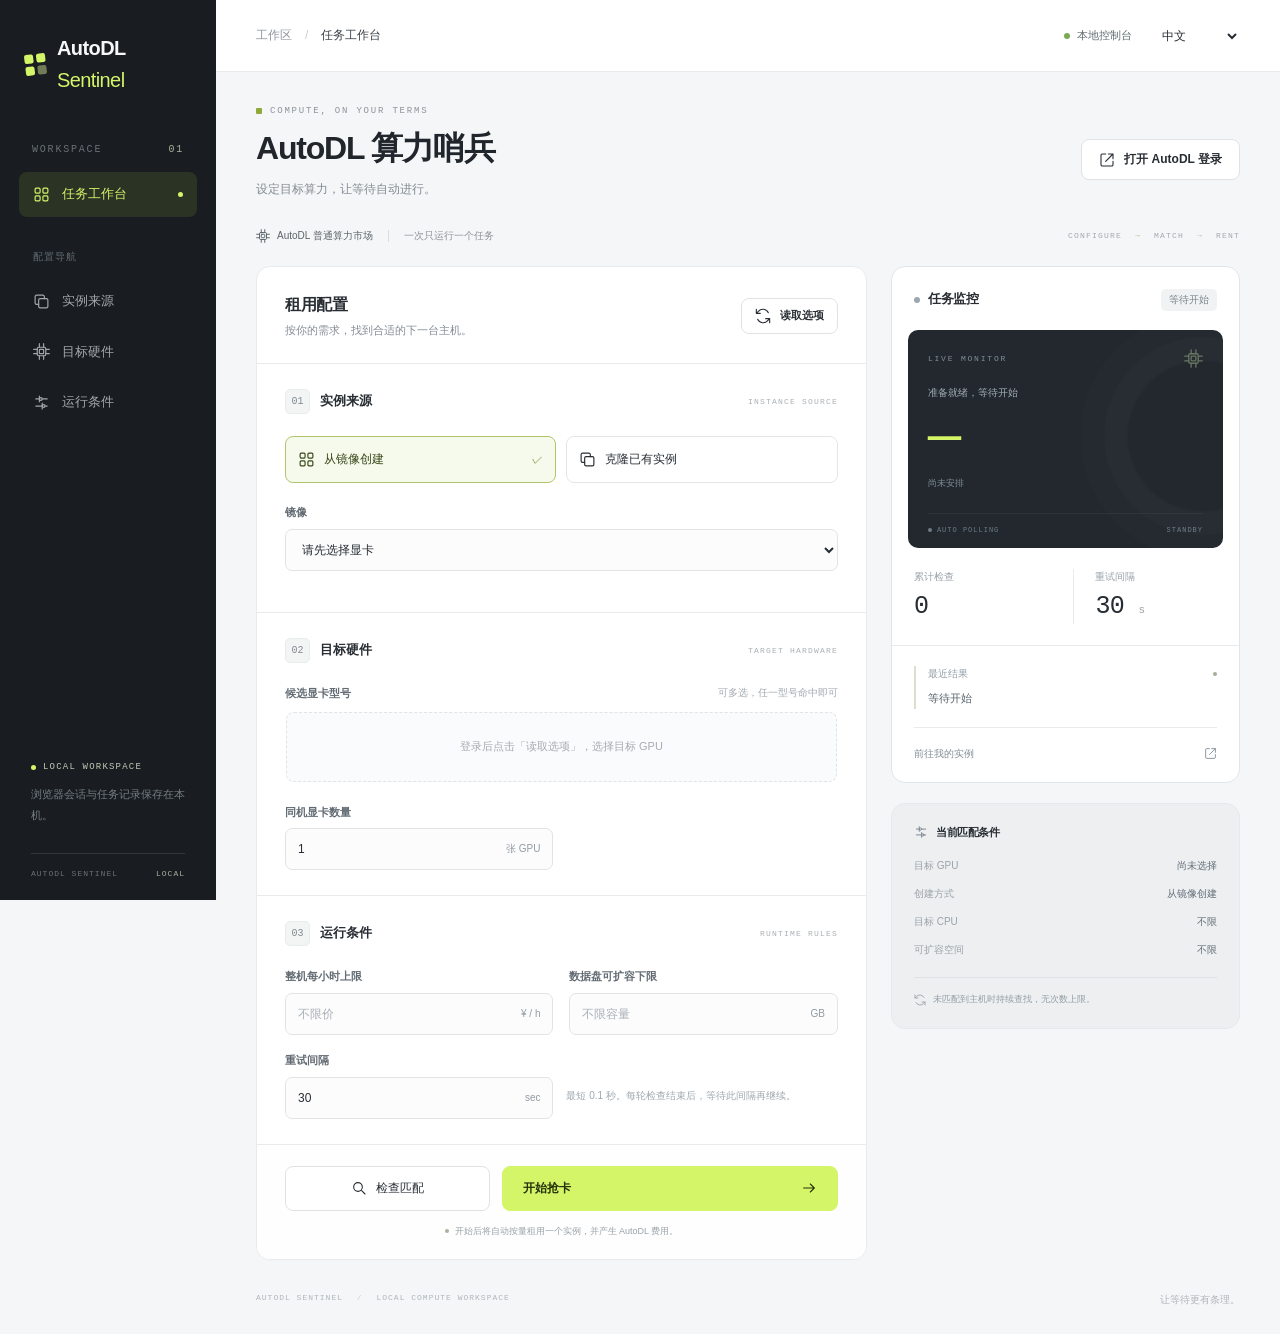
==== static/index.html @ a680b7f4 "Publish AutoDL Sentinel source" ====
<!doctype html>
<html lang="zh-CN">
<head>
  <meta charset="utf-8">
  <meta name="viewport" content="width=device-width,initial-scale=1">
  <meta name="theme-color" content="#191d21">
  <title data-i18n>AutoDL Sentinel · 本地控制台</title>
  <link rel="stylesheet" href="/static/style.css">
  <script defer src="/static/i18n.js"></script>
  <script defer src="/static/panel.js"></script>
</head>
<body>
<svg class="icon-definitions" xmlns="http://www.w3.org/2000/svg" aria-hidden="true">
  <symbol id="i-grid" viewBox="0 0 24 24"><rect x="3" y="3" width="7" height="7" rx="1.5"/><rect x="14" y="3" width="7" height="7" rx="1.5"/><rect x="3" y="14" width="7" height="7" rx="1.5"/><rect x="14" y="14" width="7" height="7" rx="1.5"/></symbol>
  <symbol id="i-chip" viewBox="0 0 24 24"><rect x="6" y="6" width="12" height="12" rx="2"/><path d="M9 1v5m6-5v5M9 18v5m6-5v5M1 9h5m-5 6h5m12-6h5m-5 6h5"/><rect x="9" y="9" width="6" height="6" rx="1"/></symbol>
  <symbol id="i-copy" viewBox="0 0 24 24"><rect x="8" y="8" width="13" height="13" rx="2"/><path d="M16 8V5a2 2 0 0 0-2-2H5a2 2 0 0 0-2 2v9a2 2 0 0 0 2 2h3"/></symbol>
  <symbol id="i-sliders" viewBox="0 0 24 24"><path d="M4 7h5m4 0h7M4 17h9m4 0h3M9 3v8m4 2v8"/><circle cx="11" cy="7" r="2"/><circle cx="15" cy="17" r="2"/></symbol>
  <symbol id="i-arrow" viewBox="0 0 24 24"><path d="M4 12h16m-6-6 6 6-6 6"/></symbol>
  <symbol id="i-external" viewBox="0 0 24 24"><path d="M14 3h7v7m0-7L10 14M10 3H5a2 2 0 0 0-2 2v14a2 2 0 0 0 2 2h14a2 2 0 0 0 2-2v-5"/></symbol>
  <symbol id="i-refresh" viewBox="0 0 24 24"><path d="M20 7a9 9 0 0 0-15-2L2 8m0-6v6h6m-4 9a9 9 0 0 0 15 2l3-3m0 6v-6h-6"/></symbol>
  <symbol id="i-search" viewBox="0 0 24 24"><circle cx="10.5" cy="10.5" r="6.5"/><path d="m16 16 5 5"/></symbol>
  <symbol id="i-pin" viewBox="0 0 24 24"><path d="M20 10c0 6-8 12-8 12S4 16 4 10a8 8 0 1 1 16 0Z"/><circle cx="12" cy="10" r="2.5"/></symbol>
  <symbol id="i-check" viewBox="0 0 24 24"><path d="m5 12 4 4L19 6"/></symbol>
  <symbol id="i-clock" viewBox="0 0 24 24"><circle cx="12" cy="12" r="9"/><path d="M12 7v5l3 2"/></symbol>
</svg>

<aside class="sidebar">
  <a class="brand" href="#" aria-label="AutoDL Sentinel"><span class="brand-mark"><i></i><i></i><i></i><i></i></span><span>AutoDL <b>Sentinel</b></span></a>
  <div class="workspace-label">WORKSPACE <span>01</span></div>
  <nav class="sidebar-nav" aria-label="工作区导航">
    <a class="nav-item active" href="#workspace"><svg class="icon"><use href="#i-grid"/></svg><span data-i18n>任务工作台</span><span class="nav-dot"></span></a>
    <div class="nav-heading" data-i18n>配置导航</div>
    <a class="nav-item" href="#sourceSection"><svg class="icon"><use href="#i-copy"/></svg><span data-i18n>实例来源</span></a>
    <a class="nav-item" href="#hardwareSection"><svg class="icon"><use href="#i-chip"/></svg><span data-i18n>目标硬件</span></a>
    <a class="nav-item" href="#scheduleSection"><svg class="icon"><use href="#i-sliders"/></svg><span data-i18n>运行条件</span></a>
  </nav>
  <div class="sidebar-bottom">
    <div class="local-note"><span class="local-indicator"></span> LOCAL WORKSPACE</div>
    <p data-i18n>浏览器会话与任务记录保存在本机。</p>
    <div class="sidebar-version">AUTODL SENTINEL <span>LOCAL</span></div>
  </div>
</aside>

<div class="app-shell" id="workspace">
  <header class="topbar">
    <div class="breadcrumb"><span data-i18n>工作区</span><span class="breadcrumb-slash">/</span><strong data-i18n>任务工作台</strong></div>
    <div class="topbar-actions"><span class="connection-pill"><i></i><span id="connection" data-i18n>本地控制台</span></span>
      <select id="language" aria-label="Language / 语言"><option value="zh-CN">中文</option><option value="en">English</option></select>
    </div>
  </header>

  <main>
    <div class="page-heading">
      <div><div class="eyebrow"><span></span> COMPUTE, ON YOUR TERMS</div><h1 data-i18n>AutoDL 算力哨兵</h1><p data-i18n>设定目标算力，让等待自动进行。</p></div>
      <button type="button" id="login" class="button login-button"><svg class="icon"><use href="#i-external"/></svg><span data-i18n>打开 AutoDL 登录</span></button>
    </div>

    <div class="workspace-meta"><span class="market-tag"><svg class="icon"><use href="#i-chip"/></svg><span data-i18n>AutoDL 普通算力市场</span></span><span class="meta-divider"></span><span data-i18n>一次只运行一个任务</span><span class="meta-end">CONFIGURE <span>→</span> MATCH <span>→</span> RENT</span></div>

    <div class="layout">
      <form id="form" class="config-panel">
        <div class="panel-header"><div><h2 data-i18n>租用配置</h2><p data-i18n>按你的需求，找到合适的下一台主机。</p></div><button type="button" id="load" class="button button-small"><svg class="icon"><use href="#i-refresh"/></svg><span data-i18n>读取选项</span></button></div>

        <section class="config-section" id="sourceSection">
          <div class="section-heading"><span class="section-number">01</span><h3 data-i18n>实例来源</h3><span class="section-caption">INSTANCE SOURCE</span></div>
          <label class="visually-hidden" for="mode" data-i18n>创建方式</label>
          <select id="mode" class="visually-hidden"><option value="create" data-i18n>从镜像创建</option><option value="clone" data-i18n>克隆已有实例</option></select>
          <div class="mode-switch" role="group" aria-label="创建方式">
            <button type="button" data-mode="create" aria-pressed="true"><svg class="icon"><use href="#i-grid"/></svg><span data-i18n>从镜像创建</span><span class="mode-check">✓</span></button>
            <button type="button" data-mode="clone" aria-pressed="false"><svg class="icon"><use href="#i-copy"/></svg><span data-i18n>克隆已有实例</span><span class="mode-check">✓</span></button>
          </div>
          <label hidden id="sourceWrap" class="field"><span data-i18n>源实例</span><select id="source" disabled><option value="" data-i18n>请先读取实例</option></select></label>
          <label class="field"><span data-i18n>镜像</span><select required id="image"><option value="" data-i18n>请先选择显卡</option></select></label>
          <div hidden id="cloneRegionNote" class="region-note"><svg class="icon"><use href="#i-pin"/></svg><span data-i18n>仅在源实例所在地区寻找目标主机</span><span class="tiny-badge" data-i18n>同区克隆</span></div>
          <label hidden id="copyWrap" class="toggle-row"><span class="toggle-copy"><strong data-i18n>同时复制数据盘</strong><small data-i18n>系统盘克隆后，继续复制数据盘中的文件。</small></span><input type="checkbox" id="copyData"><span class="toggle-track" aria-hidden="true"></span></label>
        </section>

        <section class="config-section" id="hardwareSection">
          <div class="section-heading"><span class="section-number">02</span><h3 data-i18n>目标硬件</h3><span class="section-caption">TARGET HARDWARE</span></div>
          <fieldset id="gpu"><legend><span data-i18n>候选显卡型号</span><span class="field-hint" data-i18n>可多选，任一型号命中即可</span></legend><div id="models"><span class="empty-models" data-i18n>登录后点击「读取选项」，选择目标 GPU</span></div></fieldset>
          <div class="pair cpu-fields"><label hidden id="cpuWrap" class="field"><span data-i18n>目标 CPU 型号</span><input id="cpuName" list="cpuNames" data-i18n-placeholder="选填，例如 6459C" placeholder="选填，例如 6459C"><datalist id="cpuNames"></datalist><small data-i18n>多个型号用逗号分隔</small></label>
          <label hidden id="coresWrap" class="field"><span data-i18n>每 GPU CPU 核心数</span><input id="cpuCores" list="cpuCoreOptions" type="text" inputmode="numeric" data-i18n-placeholder="选填，例如 16,25" placeholder="选填，例如 16,25"><datalist id="cpuCoreOptions"></datalist><small data-i18n>每张 GPU 分配的 CPU 核数</small></label></div>
          <label class="field quantity-field"><span data-i18n>同机显卡数量</span><div class="input-unit"><input type="number" id="count" min="1" step="1" value="1" required><span data-i18n>张 GPU</span></div></label>
        </section>

        <section class="config-section" id="scheduleSection">
          <div class="section-heading"><span class="section-number">03</span><h3 data-i18n>运行条件</h3><span class="section-caption">RUNTIME RULES</span></div>
          <div class="pair"><label class="field"><span data-i18n>整机每小时上限</span><div class="input-unit"><input id="limit" type="number" min="0.001" step="any" data-i18n-placeholder="不限价" placeholder="不限价"><span>¥ / h</span></div></label>
          <label class="field"><span data-i18n>数据盘可扩容下限</span><div class="input-unit"><input id="disk" type="number" min="0.001" step="any" data-i18n-placeholder="不限容量" placeholder="不限容量"><span>GB</span></div></label></div>
          <div class="interval-row"><label class="field"><span data-i18n>重试间隔</span><div class="input-unit"><input type="number" id="interval" min="0.1" max="2147483647" step="0.1" value="30" required><span>sec</span></div></label><button hidden type="button" id="save" class="button button-small"><span data-i18n>保存重试间隔</span></button><p class="interval-note" data-i18n>最短 0.1 秒。每轮检查结束后，等待此间隔再继续。</p></div>
        </section>

        <div class="form-footer"><div class="actions"><button type="button" id="preview" class="button"><svg class="icon"><use href="#i-search"/></svg><span data-i18n>检查匹配</span></button><button type="button" class="button primary" id="start"><span data-i18n>开始抢卡</span><svg class="icon"><use href="#i-arrow"/></svg></button></div><small class="billing-note"><span class="billing-dot"></span><span data-i18n>开始后将自动按量租用一个实例，并产生 AutoDL 费用。</span></small></div>
      </form>

      <aside class="task-column">
        <section class="task-panel" id="taskPanel" data-phase="idle" aria-labelledby="taskTitle">
          <div class="task-header"><div class="task-label"><span class="live-dot"></span><h2 id="taskTitle" data-i18n>任务监控</h2></div><span id="phase" data-i18n>等待开始</span></div>
          <div class="task-monitor"><div class="monitor-top"><span>LIVE MONITOR</span><svg class="icon"><use href="#i-chip"/></svg></div><p id="monitorCaption" data-i18n>准备就绪，等待开始</p><strong id="timer">—</strong><div id="due" data-i18n>尚未安排</div><div class="monitor-bottom"><span><i></i> AUTO POLLING</span><span id="monitorMode">STANDBY</span></div></div>
          <div class="task-metrics"><div><span data-i18n>累计检查</span><strong id="attempts">0</strong></div><div><span data-i18n>重试间隔</span><strong id="intervalDisplay">30 <small>s</small></strong></div></div>
          <div class="result-block"><div class="result-heading"><span data-i18n>最近结果</span><span class="result-indicator"></span></div><p id="message" aria-live="polite" data-i18n>等待开始</p></div>
          <div class="task-controls controls"><button type="button" id="stop" class="button" hidden><span data-i18n>停止任务</span></button><button type="button" id="resume" class="button primary" hidden><span data-i18n>继续任务</span></button><button type="button" id="resolve" class="button" hidden><span data-i18n>手动核对</span></button></div>
          <dl class="task-identifiers"><dt id="orderLabel" hidden data-i18n>订单标记</dt><dd id="order"></dd><dt id="idLabel" hidden data-i18n>实例 ID</dt><dd id="instance"></dd></dl>
          <a class="instances-link" href="https://www.autodl.com/console/instance/list" target="_blank" rel="noreferrer"><span data-i18n>前往我的实例</span><svg class="icon"><use href="#i-external"/></svg></a>
        </section>

        <section class="summary-panel"><div class="summary-heading"><svg class="icon"><use href="#i-sliders"/></svg><h2 data-i18n>当前匹配条件</h2></div><dl><dt data-i18n>目标 GPU</dt><dd id="summaryGpu" data-i18n>尚未选择</dd><dt data-i18n>创建方式</dt><dd id="summaryMode" data-i18n>从镜像创建</dd><dt data-i18n>目标 CPU</dt><dd id="summaryCpu" data-i18n>不限</dd><dt data-i18n>可扩容空间</dt><dd id="summaryDisk" data-i18n>不限</dd></dl><div class="summary-note"><svg class="icon"><use href="#i-refresh"/></svg><span data-i18n>未匹配到主机时持续查找，无次数上限。</span></div></section>
      </aside>
    </div>
    <div id="feedback" role="status" aria-live="polite" hidden></div>
    <footer class="page-footer"><span>AUTODL SENTINEL <span class="footer-divider">/</span> LOCAL COMPUTE WORKSPACE</span><span data-i18n>让等待更有条理。</span></footer>
  </main>
</div>
</body>
</html>
---- static/style.css ----
@charset "UTF-8";
:root{font:14px/1.6 "Segoe UI","Microsoft YaHei",sans-serif;color:#272d33;background:#f5f6f7;--ink:#20262c;--muted:#838b94;--line:#e8ebee;--lime:#d5f568;--dark:#191d21;--radius:14px;--mono:"Cascadia Code",Consolas,monospace}
*{box-sizing:border-box}html{scroll-behavior:smooth;scroll-padding-top:96px}body{margin:0}button,input,select{font:inherit;color:inherit}button,a,input,select{-webkit-tap-highlight-color:transparent}button{cursor:pointer}a{color:inherit;text-decoration:none}button:disabled{cursor:not-allowed;opacity:.45}button:focus-visible,a:focus-visible,input:focus-visible,select:focus-visible{outline:3px solid #a6c937;outline-offset:3px}input:disabled,select:disabled{color:#7d858d;background:#f6f7f8;cursor:not-allowed}[hidden]{display:none!important}h1,h2,h3,p{margin:0}.icon{width:18px;height:18px;fill:none;stroke:currentColor;stroke-width:1.65;stroke-linecap:round;stroke-linejoin:round;flex-shrink:0}.icon-definitions{position:absolute;width:0;height:0;overflow:hidden}.visually-hidden{position:absolute!important;clip:rect(0,0,0,0);width:1px;height:1px;padding:0;margin:-1px;overflow:hidden;white-space:nowrap;border:0}
.sidebar{position:fixed;inset:0 auto 0 0;width:216px;background:var(--dark);color:#9aa0a6;display:flex;flex-direction:column;padding:32px 19px 22px;z-index:30}.brand{display:flex;align-items:center;gap:11px;color:#f5f7f8;font-size:20px;font-weight:600;letter-spacing:-.6px;padding:0 6px}.brand b{font-weight:400;color:var(--lime)}.brand-mark{display:grid;grid-template-columns:repeat(2,9px);gap:3px;transform:rotate(-7deg)}.brand-mark i{width:9px;height:9px;background:var(--lime);border-radius:2px}.brand-mark i:last-child{background:#727d58}.workspace-label{font:10px var(--mono);letter-spacing:1.8px;display:flex;justify-content:space-between;padding:0 13px;margin:48px 0 17px;color:#697177}.workspace-label span{color:#a8b09a}.sidebar-nav{display:flex;flex-direction:column;gap:6px}.nav-item{display:flex;align-items:center;gap:12px;padding:12px 14px;border-radius:8px;font-size:13px;color:#a2a7ac;transition:background .15s,color .15s}.nav-item:hover{background:#252b30;color:#fff}.nav-item.active{background:#2b3325;color:var(--lime)}.nav-item .icon{width:17px;height:17px}.nav-dot{width:5px;height:5px;border-radius:50%;background:var(--lime);margin-left:auto}.nav-heading{font-size:10px;letter-spacing:1px;padding:26px 14px 8px;color:#626c74}.sidebar-bottom{margin-top:auto;padding:30px 12px 0}.local-note{font:9px var(--mono);letter-spacing:1.2px;display:flex;align-items:center;gap:7px;color:#c2c9b7}.local-indicator{width:5px;height:5px;border-radius:50%;background:var(--lime)}.sidebar-bottom p{font-size:11px;line-height:1.9;margin:12px 0 27px;color:#747d84}.sidebar-version{display:flex;justify-content:space-between;border-top:1px solid #30363b;padding-top:15px;font:8px var(--mono);letter-spacing:1px;color:#697177}.sidebar-version span{color:#aab09f}
.app-shell{margin-left:216px}.topbar{height:72px;padding:0 40px;border-bottom:1px solid var(--line);display:flex;align-items:center;justify-content:space-between;background:#fff}.breadcrumb{display:flex;gap:13px;align-items:center;font-size:12px;color:#8e969d}.breadcrumb strong{font-weight:500;color:#3a4148}.breadcrumb-slash{color:#c7ccd1}.topbar-actions{display:flex;align-items:center;gap:22px}.connection-pill{display:flex;align-items:center;gap:7px;color:#616b71;font-size:11px}.connection-pill i{width:6px;height:6px;border-radius:50%;background:#7baa55}#language{border:0;background:transparent;font-size:12px;padding:4px;cursor:pointer;width:86px}main{max-width:1440px;margin:auto;padding:34px 40px 20px}.page-heading{display:flex;align-items:center;justify-content:space-between;gap:24px;margin-bottom:29px}.eyebrow{font:9px var(--mono);letter-spacing:1.8px;color:#8b939b;display:flex;align-items:center;gap:8px;margin:0 0 12px}.eyebrow>span{height:6px;width:6px;background:#90aa3a;border-radius:1px}h1{font-size:32px;line-height:1.3;letter-spacing:-1.2px;font-weight:650;color:var(--ink)}.page-heading p{font-size:12px;color:var(--muted);margin-top:10px}.button{display:inline-flex;align-items:center;justify-content:center;gap:9px;border:1px solid #dfe3e6;border-radius:8px;background:#fff;padding:11px 17px;font-size:12px;font-weight:600;line-height:1.4;transition:background .15s,border-color .15s,transform .15s}.button:hover:enabled{background:#f4f6ef;border-color:#bac88f}.button:active:enabled{transform:translateY(1px)}.button .icon{width:16px;height:16px}.button-small{padding:9px 13px;font-size:11px}.login-button{margin-top:15px}.primary{background:var(--lime);border-color:var(--lime);color:#26320b}.primary:hover:enabled{background:#c7e956;border-color:#c7e956}.workspace-meta{display:flex;align-items:center;gap:15px;margin-bottom:22px;color:#8b9299;font-size:10px}.market-tag{display:flex;align-items:center;gap:7px;color:#5b646c}.market-tag .icon{width:14px;height:14px}.meta-divider{width:1px;height:12px;background:#dadee1}.meta-end{margin-left:auto;font:8px var(--mono);letter-spacing:1.2px;color:#a2a9af}.meta-end span{color:#abb989;padding:0 7px}.layout{display:grid;grid-template-columns:minmax(0,1.75fr) minmax(295px,1fr);gap:24px;align-items:start}
.config-panel{min-width:0;background:#fff;border:1px solid var(--line);border-radius:var(--radius);box-shadow:0 2px 3px #161b2002;overflow:hidden}.panel-header{display:flex;align-items:center;justify-content:space-between;gap:12px;padding:25px 28px 23px;border-bottom:1px solid var(--line)}h2{font-size:16px;font-weight:650;letter-spacing:-.4px}.panel-header p{font-size:11px;color:var(--muted);margin-top:5px}.panel-header .button{flex-shrink:0}.config-section{padding:25px 28px;border-bottom:1px solid var(--line);scroll-margin-top:26px}.section-heading{display:flex;align-items:center;gap:10px;margin-bottom:22px}.section-number{font:10px var(--mono);color:#818a90;background:#f3f5f5;border:1px solid #e9ecee;border-radius:5px;width:25px;height:25px;display:flex;align-items:center;justify-content:center}h3{font-size:13px;font-weight:650}.section-caption{font:8px var(--mono);letter-spacing:1.2px;color:#aab0b5;margin-left:auto}.field{display:block;font-size:11px;font-weight:600;margin:0 0 16px;min-width:0}.field>span:first-child{display:block;margin-bottom:7px;color:#626b73}.field input,.field select{width:100%;min-height:42px;border:1px solid #e0e4e7;border-radius:7px;padding:10px 12px;background:#fcfcfd;font-size:12px;font-weight:400;line-height:1.5;transition:border-color .15s,box-shadow .15s}.field input:hover:enabled,.field select:hover:enabled{border-color:#b8c1a0}.field input:focus,.field select:focus{border-color:#94a94f;box-shadow:0 0 0 3px #e9f0d6;outline:none}.field input::placeholder{color:#a9b0b6}.field select{padding-right:26px;text-overflow:ellipsis}.field small{display:block;color:#a0a7ad;font-size:10px;font-weight:400;line-height:1.6;margin-top:6px}.field:last-child{margin-bottom:0}.mode-switch{display:flex;gap:10px;margin-bottom:21px}.mode-switch button{display:flex;align-items:center;gap:9px;flex:1;border:1px solid #e2e6e8;background:#fff;border-radius:8px;padding:12px;font-size:12px;min-height:47px;text-align:left}.mode-switch button[aria-pressed="true"]{border-color:#b1c46a;background:#f6faed;color:#374716}.mode-switch .icon{width:17px;height:17px}.mode-check{margin-left:auto;font-size:11px;color:#718d21;opacity:0}.mode-switch [aria-pressed="true"] .mode-check{opacity:1}.region-note{display:flex;align-items:center;gap:6px;font-size:10px;color:#7a875e;margin:1px 0 17px;line-height:1.6}.region-note .icon{width:13px;height:13px}.tiny-badge{margin-left:auto;border:1px solid #e5eadb;background:#f8faf4;border-radius:4px;padding:1px 5px;white-space:nowrap;font-size:9px}.toggle-row{position:relative;display:flex;align-items:center;gap:15px;padding:14px 15px;background:#f7f8fa;border:1px solid #edf0f2;border-radius:8px;cursor:pointer}.toggle-copy{flex:1;min-width:0}.toggle-copy strong{display:block;font-size:11px;font-weight:600}.toggle-copy small{font-size:10px;color:#949ca3;display:block;margin-top:4px}.toggle-row input{position:absolute;right:14px;width:35px;height:25px;margin:0;opacity:0;cursor:pointer}.toggle-track{width:32px;height:18px;background:#d5dadf;border-radius:16px;position:relative;flex-shrink:0;pointer-events:none;transition:background .15s}.toggle-track:before{content:"";display:block;position:absolute;left:3px;top:3px;width:12px;height:12px;background:#fff;border-radius:50%;box-shadow:0 1px 3px #0002;transition:transform .15s}.toggle-row input:checked+.toggle-track{background:#afcf48}.toggle-row input:checked+.toggle-track:before{transform:translateX(14px)}.toggle-row input:focus-visible+.toggle-track{outline:3px solid #9eb93d;outline-offset:3px}
#gpu{border:0;padding:0;margin:0 0 21px;min-width:0}#gpu legend{display:flex;align-items:center;justify-content:space-between;width:100%;font-size:11px;color:#626b73;margin:0 0 9px;padding:0;font-weight:600;gap:10px}.field-hint{font-weight:400;color:#a1a8ae;font-size:10px}#models{display:flex;gap:8px;flex-wrap:wrap;max-height:205px;overflow:auto;padding:1px;scrollbar-width:thin;scrollbar-color:#d4d9dc transparent}#models label{display:flex;align-items:center;gap:7px;padding:8px 10px;border:1px solid #e5e8eb;border-radius:6px;cursor:pointer;font-size:11px;line-height:1.4;font-weight:500}#models label:has(:checked){background:#f1f7e1;border-color:#c2d386;color:#45581c}#models input{appearance:none;width:12px;height:12px;min-width:12px;margin:0;border:1px solid #cfd5da;border-radius:3px;background:#fff;display:grid;place-content:center;cursor:pointer}#models input:checked{border-color:#8aa535;background:#8aa535}#models input:checked:after{content:"";width:5px;height:3px;border-left:1.5px solid #fff;border-bottom:1.5px solid #fff;transform:rotate(-45deg) translateY(-1px)}.empty-models{width:100%;border:1px dashed #dfe4e7;background:#fafbfc;border-radius:8px;padding:25px 14px;text-align:center;color:#a4abb1;font-size:11px}.pair{display:grid;grid-template-columns:minmax(0,1fr) minmax(0,1fr);gap:16px}.pair .field{margin-bottom:17px}.cpu-fields:has(>label[hidden]):not(:has(>label:not([hidden]))){display:none}.quantity-field{max-width:calc(50% - 8px)}.input-unit{position:relative}.input-unit input{padding-right:64px}.input-unit>span{position:absolute;right:13px;top:50%;transform:translateY(-50%);font-size:10px;color:#929aa2;font-weight:400;pointer-events:none}.interval-row{display:flex;align-items:center;gap:13px}.interval-row .field{flex:0 0 calc(50% - 8px);margin:0}.interval-note{color:#a0a8ae;font-size:10px;line-height:1.8;padding-top:21px}.interval-row:has(#save:not([hidden])){flex-wrap:wrap}.interval-row:has(#save:not([hidden])) .interval-note{padding-top:0;flex-basis:100%}#save{align-self:flex-end;min-height:42px}.form-footer{background:#fdfefd;padding:21px 28px 20px}.actions{display:flex;gap:12px}.actions .button{min-height:45px}.actions .primary{flex:1;justify-content:space-between;padding:12px 20px}.actions #preview{flex:0 0 37%;font-weight:500}.billing-note{display:flex;align-items:center;justify-content:center;gap:6px;font-size:9px;color:#9aa2a9;line-height:1.7;margin-top:13px}.billing-dot{height:4px;width:4px;border-radius:50%;background:#aab3a2;flex-shrink:0}
.task-column{position:sticky;top:24px;display:flex;flex-direction:column;gap:20px;min-width:0}.task-panel{border:1px solid #e1e5e8;border-radius:var(--radius);background:#fff;overflow:hidden}.task-header{display:flex;align-items:center;justify-content:space-between;gap:10px;padding:22px 22px 19px}.task-label{display:flex;align-items:center;gap:8px}.task-label h2{font-size:13px}.live-dot{width:6px;height:6px;background:#9da7b0;border-radius:50%}#phase{padding:3px 8px;border-radius:5px;background:#f0f2f4;color:#7a858e;font-size:10px;white-space:nowrap}.task-monitor{position:relative;margin:0 16px;background:#22282e;border-radius:10px;color:#c7ced4;padding:19px 20px 14px;overflow:hidden}.task-monitor:after{content:"";position:absolute;width:150px;height:150px;border:1px solid #ffffff05;border-radius:50%;top:30px;right:-56px;box-shadow:0 0 0 23px #ffffff03,0 0 0 47px #ffffff02;pointer-events:none}.monitor-top{display:flex;align-items:center;justify-content:space-between;font:8px var(--mono);letter-spacing:1.8px;color:#828f97}.monitor-top .icon{width:19px;height:19px;stroke:#657461}#monitorCaption{margin-top:17px;font-size:10px;color:#a3adb5}#timer{display:block;font:400 55px/1.3 var(--mono);letter-spacing:-3px;color:var(--lime);margin:1px 0 2px;min-height:72px;position:relative;z-index:1}#due{font-size:9px;min-height:16px;color:#839097}.monitor-bottom{display:flex;align-items:center;justify-content:space-between;gap:10px;font:7px var(--mono);letter-spacing:1px;color:#6e7c86;margin-top:21px;padding-top:12px;border-top:1px solid #ffffff0c}.monitor-bottom span:first-child{display:flex;align-items:center;gap:5px}.monitor-bottom i{width:4px;height:4px;border-radius:50%;background:#6e7c86}.task-metrics{display:grid;grid-template-columns:1fr 1fr;padding:21px 22px;border-bottom:1px solid var(--line);gap:16px}.task-metrics>div+div{border-left:1px solid var(--line);padding-left:21px}.task-metrics span{display:block;color:#99a1a8;font-size:10px}.task-metrics strong{font:400 25px/1.4 var(--mono);display:block;letter-spacing:-.7px;margin-top:4px}.task-metrics small{font-size:11px;color:#99a1a8;letter-spacing:0}.result-block{margin:20px 22px 18px;padding-left:12px;border-left:2px solid #d9e0ce}.result-heading{display:flex;align-items:center;justify-content:space-between;font-size:10px;color:#949da5;margin-bottom:6px}.result-indicator{width:4px;height:4px;border-radius:50%;background:#a3ae96}.result-block p{font-size:11px;color:#56616a;line-height:1.9;overflow-wrap:anywhere}.task-controls{display:flex;flex-wrap:wrap;gap:8px;padding:0 22px 18px}.task-controls:not(:has(button:not([hidden]))){display:none}.task-controls .button{flex:1;padding:10px 9px;font-size:11px}.task-identifiers{margin:0 22px;padding:0;border-top:1px solid var(--line)}.task-identifiers dt{font-size:9px;color:#9aa3aa;margin:14px 0 4px}.task-identifiers dd{margin:0;font:10px/1.7 var(--mono);color:#626e77;overflow-wrap:anywhere;background:#f6f7f8;border-radius:4px;padding:6px 8px}.task-identifiers dd:empty{display:none}.instances-link{display:flex;align-items:center;justify-content:space-between;gap:10px;margin:18px 22px 20px;font-size:10px;color:#828d95}.instances-link:hover{color:#596e22}.instances-link .icon{width:13px;height:13px}.summary-panel{padding:20px 22px;background:#edeff1;border:1px solid #e6e9ec;border-radius:var(--radius)}.summary-heading{display:flex;align-items:center;gap:8px;margin-bottom:17px}.summary-heading h2{font-size:11px}.summary-heading .icon{width:14px;height:14px;color:#7d8991}.summary-panel dl{display:grid;grid-template-columns:75px minmax(0,1fr);row-gap:12px;column-gap:9px;font-size:10px;margin:0}.summary-panel dt{color:#9aa2a9}.summary-panel dd{color:#626e77;text-align:right;margin:0;overflow-wrap:anywhere}.summary-note{display:flex;align-items:flex-start;gap:7px;margin-top:19px;padding-top:13px;border-top:1px solid #dde2e5;color:#929da5;font-size:9px;line-height:1.9}.summary-note .icon{width:12px;height:12px;margin-top:3px}.task-panel:is([data-phase="checking"],[data-phase="waiting"],[data-phase="submitting"]) .live-dot{background:#a4c448;box-shadow:0 0 0 4px #eff5df}.task-panel:is([data-phase="checking"],[data-phase="waiting"]) #phase{background:#f0f6df;color:#7c922e}.task-panel:is([data-phase="checking"],[data-phase="waiting"],[data-phase="submitting"]) .monitor-bottom i{background:var(--lime);animation:pulse 1.8s ease-in-out infinite}.task-panel[data-phase="review"] #phase{background:#fff2dc;color:#a47528}.task-panel[data-phase="review"] .live-dot{background:#dbac5d}.task-panel[data-phase="review"] .result-block{background:#fff9ef;border-left-color:#e3b976;padding:11px 12px;border-radius:0 6px 6px 0}.task-panel[data-phase="review"] .result-block p{color:#957444}.task-panel[data-phase="review"] #timer{color:#ebc78b;font-size:31px;letter-spacing:-1px;padding-top:14px}.task-panel[data-phase="paused"] #timer,.task-panel[data-phase="stopped"] #timer{color:#bcc5ce;font-size:33px;letter-spacing:-1px;padding-top:12px}.task-panel[data-phase="success"] #phase{background:#ebf7ed;color:#508760}.task-panel[data-phase="success"] #timer{font-size:34px;letter-spacing:-1px;padding-top:11px}.task-panel[data-phase="success"] .live-dot{background:#77ab7f}#feedback{position:fixed;z-index:50;right:30px;bottom:27px;max-width:min(520px,calc(100vw - 32px));padding:15px 20px;border:1px solid #d4dfbc;border-left:3px solid #9ebd4e;border-radius:9px;background:#fff;box-shadow:0 7px 30px #1b242313;font-size:12px;line-height:1.9;white-space:pre-line;color:#546a37}#feedback.error{color:#a3653a;border-color:#ecd4c3;border-left-color:#d0a075}.page-footer{display:flex;justify-content:space-between;gap:15px;margin-top:26px;padding:7px 0;color:#aeb5bb;font:8px var(--mono);letter-spacing:1px}.page-footer>span:last-child{font:10px "Microsoft YaHei",sans-serif;letter-spacing:0}.footer-divider{padding:0 8px;color:#cad0d4}
@keyframes pulse{50%{opacity:.4}}@media(prefers-reduced-motion:reduce){html{scroll-behavior:auto}*,*:before,*:after{animation:none!important;transition:none!important}}
@media(min-width:1600px){main{padding-top:43px}.layout{gap:28px}.config-section{padding:27px 32px}.panel-header,.form-footer{padding-left:32px;padding-right:32px}}
@media(max-width:1190px){.sidebar{width:184px;padding-left:12px;padding-right:12px}.brand{font-size:18px;gap:9px}.app-shell{margin-left:184px}.topbar{padding:0 26px}main{padding:29px 26px 18px}.layout{gap:18px;grid-template-columns:minmax(0,1.6fr) minmax(280px,1fr)}.config-section{padding:23px}.panel-header,.form-footer{padding:22px 23px}.section-caption{font-size:7px;letter-spacing:.6px}.mode-switch button{padding:11px 9px;font-size:11px;gap:7px}.field-hint{font-size:9px}.task-header{padding-left:19px;padding-right:19px}}
@media(max-width:1000px){.sidebar{width:72px;padding:29px 10px}.brand{justify-content:center;padding:0}.brand>span:last-child,.workspace-label,.nav-item>span,.nav-heading,.sidebar-bottom{display:none}.sidebar-nav{margin-top:49px;gap:17px}.nav-item{padding:14px;justify-content:center}.nav-item .icon{width:18px;height:18px}.app-shell{margin-left:72px}.layout{grid-template-columns:minmax(0,1fr) 285px}.section-caption{display:none}.mode-switch button{flex-wrap:wrap;gap:6px}.mode-check{display:none}.pair{gap:12px}.field-hint{display:none}h1{font-size:29px}.quantity-field{max-width:100%}.interval-row{flex-wrap:wrap}.interval-row .field{flex-basis:100%}.interval-note{padding-top:0}.interval-row:has(#save:not([hidden])) .field{flex-basis:calc(100% - 140px)}}
@media(max-width:800px){.layout{grid-template-columns:1fr}.task-column{position:static;display:grid;grid-template-columns:minmax(0,1.1fr) minmax(0,1fr);align-items:start}.page-heading{margin-bottom:25px}.section-caption{display:block}.mode-switch button{font-size:12px;padding:12px 14px}.field-hint{display:inline}.quantity-field{max-width:calc(50% - 6px)}.interval-row{flex-wrap:nowrap}.interval-row .field{flex-basis:calc(50% - 6px)}.interval-note{padding-top:21px}.task-panel{grid-column:1}.summary-panel{grid-column:2}.meta-end{display:none}}
@media(max-width:580px){.sidebar{position:static;width:auto;height:64px;padding:0 19px;flex-direction:row;align-items:center}.brand{justify-content:start;font-size:18px}.brand>span:last-child{display:block}.sidebar-nav{margin:0 0 0 auto;flex-direction:row;gap:0}.sidebar-nav .nav-item{padding:10px;display:none}.sidebar-nav .nav-item.active{display:flex;border-radius:7px}.sidebar-nav .nav-item.active .nav-dot,.sidebar-nav .nav-item.active>span{display:none}.app-shell{margin:0}.topbar{height:51px;padding:0 19px}.breadcrumb{font-size:10px;gap:10px}.topbar-actions{gap:10px}.connection-pill{font-size:9px}#language{width:62px;font-size:10px}main{padding:26px 16px 17px}.page-heading{align-items:flex-start;flex-wrap:wrap;gap:17px;margin-bottom:22px}.page-heading h1{font-size:28px}.eyebrow{font-size:7px;letter-spacing:1.4px;margin-bottom:10px}.page-heading p{font-size:11px}.login-button{margin:0;padding:9px 12px;font-size:10px}.workspace-meta{font-size:9px;gap:10px;margin-bottom:17px}.workspace-meta .icon{width:12px;height:12px}.meta-divider{height:10px}.panel-header{padding:20px}.panel-header p{font-size:10px;max-width:175px}.panel-header .button{font-size:10px;padding:9px 10px;gap:6px}h2{font-size:15px}.config-section{padding:22px 20px}.section-heading{margin-bottom:20px}.section-caption{font-size:7px}.mode-switch button{font-size:11px;padding:12px 10px}.mode-switch .icon{width:15px;height:15px}.region-note{align-items:flex-start;gap:5px;font-size:9px}.region-note .icon{margin-top:2px}.tiny-badge{font-size:8px}.toggle-row{padding:13px 11px}.toggle-copy small{font-size:9px}.field-hint{display:none}.pair{gap:12px}.field input,.field select{font-size:12px}.field small{font-size:9px}.interval-row{flex-wrap:wrap}.interval-row .field{flex-basis:100%}.interval-note{padding-top:0}.quantity-field{max-width:100%}.form-footer{padding:20px}.billing-note{font-size:8px;align-items:flex-start;text-align:left}.billing-dot{margin-top:5px}.actions{gap:9px}.actions .button{font-size:11px}.actions .primary{padding:12px 14px}.task-column{display:flex;gap:17px}.task-panel{width:100%}.task-monitor{padding:19px 20px 14px}.task-metrics{padding:21px 24px}.summary-panel{width:100%}.page-footer{font-size:6px;letter-spacing:.6px;gap:8px}.page-footer>span:last-child{font-size:8px}#feedback{right:16px;bottom:16px;padding:12px 15px;font-size:11px}.interval-row:has(#save:not([hidden])) .field{flex-basis:calc(100% - 125px)}}
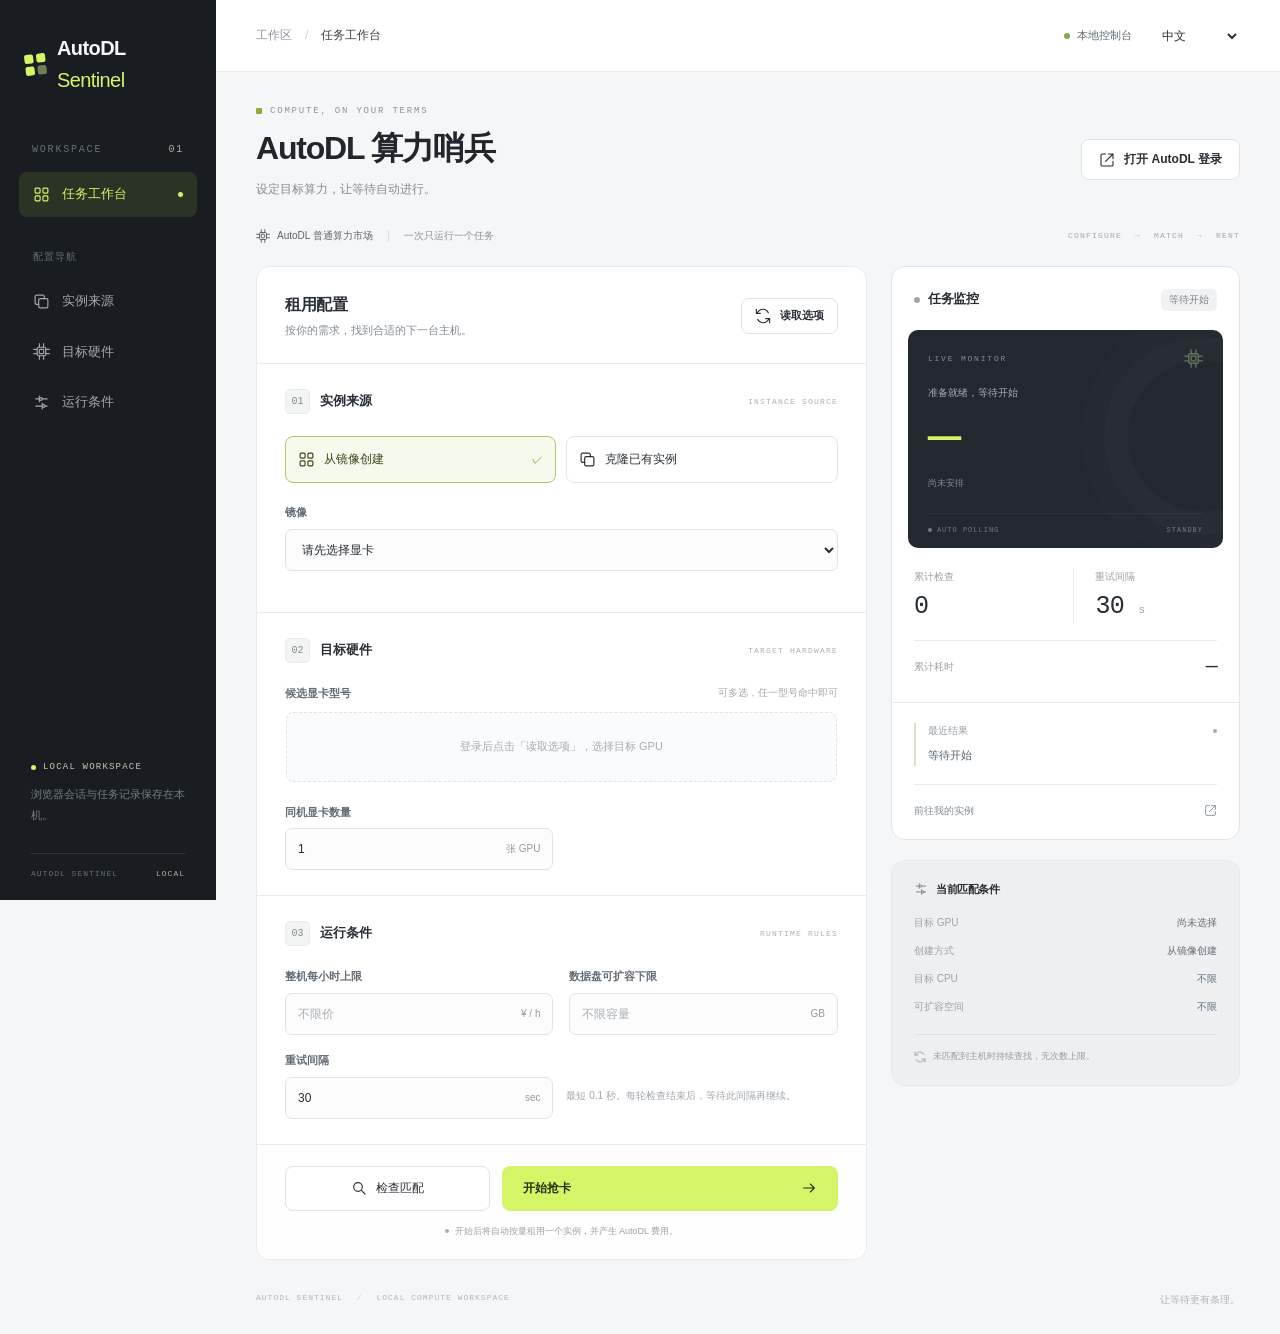
==== commit f55386d6: "Show cumulative task duration" ====
--- a/static/index.html
+++ b/static/index.html
@@ -97,7 +97,11 @@
         <section class="task-panel" id="taskPanel" data-phase="idle" aria-labelledby="taskTitle">
           <div class="task-header"><div class="task-label"><span class="live-dot"></span><h2 id="taskTitle" data-i18n>任务监控</h2></div><span id="phase" data-i18n>等待开始</span></div>
           <div class="task-monitor"><div class="monitor-top"><span>LIVE MONITOR</span><svg class="icon"><use href="#i-chip"/></svg></div><p id="monitorCaption" data-i18n>准备就绪，等待开始</p><strong id="timer">—</strong><div id="due" data-i18n>尚未安排</div><div class="monitor-bottom"><span><i></i> AUTO POLLING</span><span id="monitorMode">STANDBY</span></div></div>
-          <div class="task-metrics"><div><span data-i18n>累计检查</span><strong id="attempts">0</strong></div><div><span data-i18n>重试间隔</span><strong id="intervalDisplay">30 <small>s</small></strong></div></div>
+          <div class="task-metrics">
+            <div><span data-i18n>累计检查</span><strong id="attempts">0</strong></div>
+            <div><span data-i18n>重试间隔</span><strong id="intervalDisplay">30 <small>s</small></strong></div>
+            <div class="elapsed-metric"><span id="elapsedLabel" data-i18n>累计耗时</span><strong id="elapsedTime" role="timer" aria-live="off" aria-labelledby="elapsedLabel">—</strong></div>
+          </div>
           <div class="result-block"><div class="result-heading"><span data-i18n>最近结果</span><span class="result-indicator"></span></div><p id="message" aria-live="polite" data-i18n>等待开始</p></div>
           <div class="task-controls controls"><button type="button" id="stop" class="button" hidden><span data-i18n>停止任务</span></button><button type="button" id="resume" class="button primary" hidden><span data-i18n>继续任务</span></button><button type="button" id="resolve" class="button" hidden><span data-i18n>手动核对</span></button></div>
           <dl class="task-identifiers"><dt id="orderLabel" hidden data-i18n>订单标记</dt><dd id="order"></dd><dt id="idLabel" hidden data-i18n>实例 ID</dt><dd id="instance"></dd></dl>
--- a/static/style.css
+++ b/static/style.css
@@ -5,7 +5,7 @@
 .app-shell{margin-left:216px}.topbar{height:72px;padding:0 40px;border-bottom:1px solid var(--line);display:flex;align-items:center;justify-content:space-between;background:#fff}.breadcrumb{display:flex;gap:13px;align-items:center;font-size:12px;color:#8e969d}.breadcrumb strong{font-weight:500;color:#3a4148}.breadcrumb-slash{color:#c7ccd1}.topbar-actions{display:flex;align-items:center;gap:22px}.connection-pill{display:flex;align-items:center;gap:7px;color:#616b71;font-size:11px}.connection-pill i{width:6px;height:6px;border-radius:50%;background:#7baa55}#language{border:0;background:transparent;font-size:12px;padding:4px;cursor:pointer;width:86px}main{max-width:1440px;margin:auto;padding:34px 40px 20px}.page-heading{display:flex;align-items:center;justify-content:space-between;gap:24px;margin-bottom:29px}.eyebrow{font:9px var(--mono);letter-spacing:1.8px;color:#8b939b;display:flex;align-items:center;gap:8px;margin:0 0 12px}.eyebrow>span{height:6px;width:6px;background:#90aa3a;border-radius:1px}h1{font-size:32px;line-height:1.3;letter-spacing:-1.2px;font-weight:650;color:var(--ink)}.page-heading p{font-size:12px;color:var(--muted);margin-top:10px}.button{display:inline-flex;align-items:center;justify-content:center;gap:9px;border:1px solid #dfe3e6;border-radius:8px;background:#fff;padding:11px 17px;font-size:12px;font-weight:600;line-height:1.4;transition:background .15s,border-color .15s,transform .15s}.button:hover:enabled{background:#f4f6ef;border-color:#bac88f}.button:active:enabled{transform:translateY(1px)}.button .icon{width:16px;height:16px}.button-small{padding:9px 13px;font-size:11px}.login-button{margin-top:15px}.primary{background:var(--lime);border-color:var(--lime);color:#26320b}.primary:hover:enabled{background:#c7e956;border-color:#c7e956}.workspace-meta{display:flex;align-items:center;gap:15px;margin-bottom:22px;color:#8b9299;font-size:10px}.market-tag{display:flex;align-items:center;gap:7px;color:#5b646c}.market-tag .icon{width:14px;height:14px}.meta-divider{width:1px;height:12px;background:#dadee1}.meta-end{margin-left:auto;font:8px var(--mono);letter-spacing:1.2px;color:#a2a9af}.meta-end span{color:#abb989;padding:0 7px}.layout{display:grid;grid-template-columns:minmax(0,1.75fr) minmax(295px,1fr);gap:24px;align-items:start}
 .config-panel{min-width:0;background:#fff;border:1px solid var(--line);border-radius:var(--radius);box-shadow:0 2px 3px #161b2002;overflow:hidden}.panel-header{display:flex;align-items:center;justify-content:space-between;gap:12px;padding:25px 28px 23px;border-bottom:1px solid var(--line)}h2{font-size:16px;font-weight:650;letter-spacing:-.4px}.panel-header p{font-size:11px;color:var(--muted);margin-top:5px}.panel-header .button{flex-shrink:0}.config-section{padding:25px 28px;border-bottom:1px solid var(--line);scroll-margin-top:26px}.section-heading{display:flex;align-items:center;gap:10px;margin-bottom:22px}.section-number{font:10px var(--mono);color:#818a90;background:#f3f5f5;border:1px solid #e9ecee;border-radius:5px;width:25px;height:25px;display:flex;align-items:center;justify-content:center}h3{font-size:13px;font-weight:650}.section-caption{font:8px var(--mono);letter-spacing:1.2px;color:#aab0b5;margin-left:auto}.field{display:block;font-size:11px;font-weight:600;margin:0 0 16px;min-width:0}.field>span:first-child{display:block;margin-bottom:7px;color:#626b73}.field input,.field select{width:100%;min-height:42px;border:1px solid #e0e4e7;border-radius:7px;padding:10px 12px;background:#fcfcfd;font-size:12px;font-weight:400;line-height:1.5;transition:border-color .15s,box-shadow .15s}.field input:hover:enabled,.field select:hover:enabled{border-color:#b8c1a0}.field input:focus,.field select:focus{border-color:#94a94f;box-shadow:0 0 0 3px #e9f0d6;outline:none}.field input::placeholder{color:#a9b0b6}.field select{padding-right:26px;text-overflow:ellipsis}.field small{display:block;color:#a0a7ad;font-size:10px;font-weight:400;line-height:1.6;margin-top:6px}.field:last-child{margin-bottom:0}.mode-switch{display:flex;gap:10px;margin-bottom:21px}.mode-switch button{display:flex;align-items:center;gap:9px;flex:1;border:1px solid #e2e6e8;background:#fff;border-radius:8px;padding:12px;font-size:12px;min-height:47px;text-align:left}.mode-switch button[aria-pressed="true"]{border-color:#b1c46a;background:#f6faed;color:#374716}.mode-switch .icon{width:17px;height:17px}.mode-check{margin-left:auto;font-size:11px;color:#718d21;opacity:0}.mode-switch [aria-pressed="true"] .mode-check{opacity:1}.region-note{display:flex;align-items:center;gap:6px;font-size:10px;color:#7a875e;margin:1px 0 17px;line-height:1.6}.region-note .icon{width:13px;height:13px}.tiny-badge{margin-left:auto;border:1px solid #e5eadb;background:#f8faf4;border-radius:4px;padding:1px 5px;white-space:nowrap;font-size:9px}.toggle-row{position:relative;display:flex;align-items:center;gap:15px;padding:14px 15px;background:#f7f8fa;border:1px solid #edf0f2;border-radius:8px;cursor:pointer}.toggle-copy{flex:1;min-width:0}.toggle-copy strong{display:block;font-size:11px;font-weight:600}.toggle-copy small{font-size:10px;color:#949ca3;display:block;margin-top:4px}.toggle-row input{position:absolute;right:14px;width:35px;height:25px;margin:0;opacity:0;cursor:pointer}.toggle-track{width:32px;height:18px;background:#d5dadf;border-radius:16px;position:relative;flex-shrink:0;pointer-events:none;transition:background .15s}.toggle-track:before{content:"";display:block;position:absolute;left:3px;top:3px;width:12px;height:12px;background:#fff;border-radius:50%;box-shadow:0 1px 3px #0002;transition:transform .15s}.toggle-row input:checked+.toggle-track{background:#afcf48}.toggle-row input:checked+.toggle-track:before{transform:translateX(14px)}.toggle-row input:focus-visible+.toggle-track{outline:3px solid #9eb93d;outline-offset:3px}
 #gpu{border:0;padding:0;margin:0 0 21px;min-width:0}#gpu legend{display:flex;align-items:center;justify-content:space-between;width:100%;font-size:11px;color:#626b73;margin:0 0 9px;padding:0;font-weight:600;gap:10px}.field-hint{font-weight:400;color:#a1a8ae;font-size:10px}#models{display:flex;gap:8px;flex-wrap:wrap;max-height:205px;overflow:auto;padding:1px;scrollbar-width:thin;scrollbar-color:#d4d9dc transparent}#models label{display:flex;align-items:center;gap:7px;padding:8px 10px;border:1px solid #e5e8eb;border-radius:6px;cursor:pointer;font-size:11px;line-height:1.4;font-weight:500}#models label:has(:checked){background:#f1f7e1;border-color:#c2d386;color:#45581c}#models input{appearance:none;width:12px;height:12px;min-width:12px;margin:0;border:1px solid #cfd5da;border-radius:3px;background:#fff;display:grid;place-content:center;cursor:pointer}#models input:checked{border-color:#8aa535;background:#8aa535}#models input:checked:after{content:"";width:5px;height:3px;border-left:1.5px solid #fff;border-bottom:1.5px solid #fff;transform:rotate(-45deg) translateY(-1px)}.empty-models{width:100%;border:1px dashed #dfe4e7;background:#fafbfc;border-radius:8px;padding:25px 14px;text-align:center;color:#a4abb1;font-size:11px}.pair{display:grid;grid-template-columns:minmax(0,1fr) minmax(0,1fr);gap:16px}.pair .field{margin-bottom:17px}.cpu-fields:has(>label[hidden]):not(:has(>label:not([hidden]))){display:none}.quantity-field{max-width:calc(50% - 8px)}.input-unit{position:relative}.input-unit input{padding-right:64px}.input-unit>span{position:absolute;right:13px;top:50%;transform:translateY(-50%);font-size:10px;color:#929aa2;font-weight:400;pointer-events:none}.interval-row{display:flex;align-items:center;gap:13px}.interval-row .field{flex:0 0 calc(50% - 8px);margin:0}.interval-note{color:#a0a8ae;font-size:10px;line-height:1.8;padding-top:21px}.interval-row:has(#save:not([hidden])){flex-wrap:wrap}.interval-row:has(#save:not([hidden])) .interval-note{padding-top:0;flex-basis:100%}#save{align-self:flex-end;min-height:42px}.form-footer{background:#fdfefd;padding:21px 28px 20px}.actions{display:flex;gap:12px}.actions .button{min-height:45px}.actions .primary{flex:1;justify-content:space-between;padding:12px 20px}.actions #preview{flex:0 0 37%;font-weight:500}.billing-note{display:flex;align-items:center;justify-content:center;gap:6px;font-size:9px;color:#9aa2a9;line-height:1.7;margin-top:13px}.billing-dot{height:4px;width:4px;border-radius:50%;background:#aab3a2;flex-shrink:0}
-.task-column{position:sticky;top:24px;display:flex;flex-direction:column;gap:20px;min-width:0}.task-panel{border:1px solid #e1e5e8;border-radius:var(--radius);background:#fff;overflow:hidden}.task-header{display:flex;align-items:center;justify-content:space-between;gap:10px;padding:22px 22px 19px}.task-label{display:flex;align-items:center;gap:8px}.task-label h2{font-size:13px}.live-dot{width:6px;height:6px;background:#9da7b0;border-radius:50%}#phase{padding:3px 8px;border-radius:5px;background:#f0f2f4;color:#7a858e;font-size:10px;white-space:nowrap}.task-monitor{position:relative;margin:0 16px;background:#22282e;border-radius:10px;color:#c7ced4;padding:19px 20px 14px;overflow:hidden}.task-monitor:after{content:"";position:absolute;width:150px;height:150px;border:1px solid #ffffff05;border-radius:50%;top:30px;right:-56px;box-shadow:0 0 0 23px #ffffff03,0 0 0 47px #ffffff02;pointer-events:none}.monitor-top{display:flex;align-items:center;justify-content:space-between;font:8px var(--mono);letter-spacing:1.8px;color:#828f97}.monitor-top .icon{width:19px;height:19px;stroke:#657461}#monitorCaption{margin-top:17px;font-size:10px;color:#a3adb5}#timer{display:block;font:400 55px/1.3 var(--mono);letter-spacing:-3px;color:var(--lime);margin:1px 0 2px;min-height:72px;position:relative;z-index:1}#due{font-size:9px;min-height:16px;color:#839097}.monitor-bottom{display:flex;align-items:center;justify-content:space-between;gap:10px;font:7px var(--mono);letter-spacing:1px;color:#6e7c86;margin-top:21px;padding-top:12px;border-top:1px solid #ffffff0c}.monitor-bottom span:first-child{display:flex;align-items:center;gap:5px}.monitor-bottom i{width:4px;height:4px;border-radius:50%;background:#6e7c86}.task-metrics{display:grid;grid-template-columns:1fr 1fr;padding:21px 22px;border-bottom:1px solid var(--line);gap:16px}.task-metrics>div+div{border-left:1px solid var(--line);padding-left:21px}.task-metrics span{display:block;color:#99a1a8;font-size:10px}.task-metrics strong{font:400 25px/1.4 var(--mono);display:block;letter-spacing:-.7px;margin-top:4px}.task-metrics small{font-size:11px;color:#99a1a8;letter-spacing:0}.result-block{margin:20px 22px 18px;padding-left:12px;border-left:2px solid #d9e0ce}.result-heading{display:flex;align-items:center;justify-content:space-between;font-size:10px;color:#949da5;margin-bottom:6px}.result-indicator{width:4px;height:4px;border-radius:50%;background:#a3ae96}.result-block p{font-size:11px;color:#56616a;line-height:1.9;overflow-wrap:anywhere}.task-controls{display:flex;flex-wrap:wrap;gap:8px;padding:0 22px 18px}.task-controls:not(:has(button:not([hidden]))){display:none}.task-controls .button{flex:1;padding:10px 9px;font-size:11px}.task-identifiers{margin:0 22px;padding:0;border-top:1px solid var(--line)}.task-identifiers dt{font-size:9px;color:#9aa3aa;margin:14px 0 4px}.task-identifiers dd{margin:0;font:10px/1.7 var(--mono);color:#626e77;overflow-wrap:anywhere;background:#f6f7f8;border-radius:4px;padding:6px 8px}.task-identifiers dd:empty{display:none}.instances-link{display:flex;align-items:center;justify-content:space-between;gap:10px;margin:18px 22px 20px;font-size:10px;color:#828d95}.instances-link:hover{color:#596e22}.instances-link .icon{width:13px;height:13px}.summary-panel{padding:20px 22px;background:#edeff1;border:1px solid #e6e9ec;border-radius:var(--radius)}.summary-heading{display:flex;align-items:center;gap:8px;margin-bottom:17px}.summary-heading h2{font-size:11px}.summary-heading .icon{width:14px;height:14px;color:#7d8991}.summary-panel dl{display:grid;grid-template-columns:75px minmax(0,1fr);row-gap:12px;column-gap:9px;font-size:10px;margin:0}.summary-panel dt{color:#9aa2a9}.summary-panel dd{color:#626e77;text-align:right;margin:0;overflow-wrap:anywhere}.summary-note{display:flex;align-items:flex-start;gap:7px;margin-top:19px;padding-top:13px;border-top:1px solid #dde2e5;color:#929da5;font-size:9px;line-height:1.9}.summary-note .icon{width:12px;height:12px;margin-top:3px}.task-panel:is([data-phase="checking"],[data-phase="waiting"],[data-phase="submitting"]) .live-dot{background:#a4c448;box-shadow:0 0 0 4px #eff5df}.task-panel:is([data-phase="checking"],[data-phase="waiting"]) #phase{background:#f0f6df;color:#7c922e}.task-panel:is([data-phase="checking"],[data-phase="waiting"],[data-phase="submitting"]) .monitor-bottom i{background:var(--lime);animation:pulse 1.8s ease-in-out infinite}.task-panel[data-phase="review"] #phase{background:#fff2dc;color:#a47528}.task-panel[data-phase="review"] .live-dot{background:#dbac5d}.task-panel[data-phase="review"] .result-block{background:#fff9ef;border-left-color:#e3b976;padding:11px 12px;border-radius:0 6px 6px 0}.task-panel[data-phase="review"] .result-block p{color:#957444}.task-panel[data-phase="review"] #timer{color:#ebc78b;font-size:31px;letter-spacing:-1px;padding-top:14px}.task-panel[data-phase="paused"] #timer,.task-panel[data-phase="stopped"] #timer{color:#bcc5ce;font-size:33px;letter-spacing:-1px;padding-top:12px}.task-panel[data-phase="success"] #phase{background:#ebf7ed;color:#508760}.task-panel[data-phase="success"] #timer{font-size:34px;letter-spacing:-1px;padding-top:11px}.task-panel[data-phase="success"] .live-dot{background:#77ab7f}#feedback{position:fixed;z-index:50;right:30px;bottom:27px;max-width:min(520px,calc(100vw - 32px));padding:15px 20px;border:1px solid #d4dfbc;border-left:3px solid #9ebd4e;border-radius:9px;background:#fff;box-shadow:0 7px 30px #1b242313;font-size:12px;line-height:1.9;white-space:pre-line;color:#546a37}#feedback.error{color:#a3653a;border-color:#ecd4c3;border-left-color:#d0a075}.page-footer{display:flex;justify-content:space-between;gap:15px;margin-top:26px;padding:7px 0;color:#aeb5bb;font:8px var(--mono);letter-spacing:1px}.page-footer>span:last-child{font:10px "Microsoft YaHei",sans-serif;letter-spacing:0}.footer-divider{padding:0 8px;color:#cad0d4}
+.task-column{position:sticky;top:24px;display:flex;flex-direction:column;gap:20px;min-width:0}.task-panel{border:1px solid #e1e5e8;border-radius:var(--radius);background:#fff;overflow:hidden}.task-header{display:flex;align-items:center;justify-content:space-between;gap:10px;padding:22px 22px 19px}.task-label{display:flex;align-items:center;gap:8px}.task-label h2{font-size:13px}.live-dot{width:6px;height:6px;background:#9da7b0;border-radius:50%}#phase{padding:3px 8px;border-radius:5px;background:#f0f2f4;color:#7a858e;font-size:10px;white-space:nowrap}.task-monitor{position:relative;margin:0 16px;background:#22282e;border-radius:10px;color:#c7ced4;padding:19px 20px 14px;overflow:hidden}.task-monitor:after{content:"";position:absolute;width:150px;height:150px;border:1px solid #ffffff05;border-radius:50%;top:30px;right:-56px;box-shadow:0 0 0 23px #ffffff03,0 0 0 47px #ffffff02;pointer-events:none}.monitor-top{display:flex;align-items:center;justify-content:space-between;font:8px var(--mono);letter-spacing:1.8px;color:#828f97}.monitor-top .icon{width:19px;height:19px;stroke:#657461}#monitorCaption{margin-top:17px;font-size:10px;color:#a3adb5}#timer{display:block;font:400 55px/1.3 var(--mono);letter-spacing:-3px;color:var(--lime);margin:1px 0 2px;min-height:72px;position:relative;z-index:1}#due{font-size:9px;min-height:16px;color:#839097}.monitor-bottom{display:flex;align-items:center;justify-content:space-between;gap:10px;font:7px var(--mono);letter-spacing:1px;color:#6e7c86;margin-top:21px;padding-top:12px;border-top:1px solid #ffffff0c}.monitor-bottom span:first-child{display:flex;align-items:center;gap:5px}.monitor-bottom i{width:4px;height:4px;border-radius:50%;background:#6e7c86}.task-metrics{display:grid;grid-template-columns:1fr 1fr;padding:21px 22px;border-bottom:1px solid var(--line);gap:16px}.task-metrics>div+div{border-left:1px solid var(--line);padding-left:21px}.task-metrics span{display:block;color:#99a1a8;font-size:10px}.task-metrics strong{font:400 25px/1.4 var(--mono);display:block;letter-spacing:-.7px;margin-top:4px}.task-metrics small{font-size:11px;color:#99a1a8;letter-spacing:0}.task-metrics>.elapsed-metric{grid-column:1/-1;display:flex;align-items:center;justify-content:space-between;gap:12px;border-left:0;border-top:1px solid var(--line);padding:12px 0 0}.task-metrics>.elapsed-metric strong{font-size:20px;margin-top:0;white-space:nowrap}.result-block{margin:20px 22px 18px;padding-left:12px;border-left:2px solid #d9e0ce}.result-heading{display:flex;align-items:center;justify-content:space-between;font-size:10px;color:#949da5;margin-bottom:6px}.result-indicator{width:4px;height:4px;border-radius:50%;background:#a3ae96}.result-block p{font-size:11px;color:#56616a;line-height:1.9;overflow-wrap:anywhere}.task-controls{display:flex;flex-wrap:wrap;gap:8px;padding:0 22px 18px}.task-controls:not(:has(button:not([hidden]))){display:none}.task-controls .button{flex:1;padding:10px 9px;font-size:11px}.task-identifiers{margin:0 22px;padding:0;border-top:1px solid var(--line)}.task-identifiers dt{font-size:9px;color:#9aa3aa;margin:14px 0 4px}.task-identifiers dd{margin:0;font:10px/1.7 var(--mono);color:#626e77;overflow-wrap:anywhere;background:#f6f7f8;border-radius:4px;padding:6px 8px}.task-identifiers dd:empty{display:none}.instances-link{display:flex;align-items:center;justify-content:space-between;gap:10px;margin:18px 22px 20px;font-size:10px;color:#828d95}.instances-link:hover{color:#596e22}.instances-link .icon{width:13px;height:13px}.summary-panel{padding:20px 22px;background:#edeff1;border:1px solid #e6e9ec;border-radius:var(--radius)}.summary-heading{display:flex;align-items:center;gap:8px;margin-bottom:17px}.summary-heading h2{font-size:11px}.summary-heading .icon{width:14px;height:14px;color:#7d8991}.summary-panel dl{display:grid;grid-template-columns:75px minmax(0,1fr);row-gap:12px;column-gap:9px;font-size:10px;margin:0}.summary-panel dt{color:#9aa2a9}.summary-panel dd{color:#626e77;text-align:right;margin:0;overflow-wrap:anywhere}.summary-note{display:flex;align-items:flex-start;gap:7px;margin-top:19px;padding-top:13px;border-top:1px solid #dde2e5;color:#929da5;font-size:9px;line-height:1.9}.summary-note .icon{width:12px;height:12px;margin-top:3px}.task-panel:is([data-phase="checking"],[data-phase="waiting"],[data-phase="submitting"]) .live-dot{background:#a4c448;box-shadow:0 0 0 4px #eff5df}.task-panel:is([data-phase="checking"],[data-phase="waiting"]) #phase{background:#f0f6df;color:#7c922e}.task-panel:is([data-phase="checking"],[data-phase="waiting"],[data-phase="submitting"]) .monitor-bottom i{background:var(--lime);animation:pulse 1.8s ease-in-out infinite}.task-panel[data-phase="review"] #phase{background:#fff2dc;color:#a47528}.task-panel[data-phase="review"] .live-dot{background:#dbac5d}.task-panel[data-phase="review"] .result-block{background:#fff9ef;border-left-color:#e3b976;padding:11px 12px;border-radius:0 6px 6px 0}.task-panel[data-phase="review"] .result-block p{color:#957444}.task-panel[data-phase="review"] #timer{color:#ebc78b;font-size:31px;letter-spacing:-1px;padding-top:14px}.task-panel[data-phase="paused"] #timer,.task-panel[data-phase="stopped"] #timer{color:#bcc5ce;font-size:33px;letter-spacing:-1px;padding-top:12px}.task-panel[data-phase="success"] #phase{background:#ebf7ed;color:#508760}.task-panel[data-phase="success"] #timer{font-size:34px;letter-spacing:-1px;padding-top:11px}.task-panel[data-phase="success"] .live-dot{background:#77ab7f}#feedback{position:fixed;z-index:50;right:30px;bottom:27px;max-width:min(520px,calc(100vw - 32px));padding:15px 20px;border:1px solid #d4dfbc;border-left:3px solid #9ebd4e;border-radius:9px;background:#fff;box-shadow:0 7px 30px #1b242313;font-size:12px;line-height:1.9;white-space:pre-line;color:#546a37}#feedback.error{color:#a3653a;border-color:#ecd4c3;border-left-color:#d0a075}.page-footer{display:flex;justify-content:space-between;gap:15px;margin-top:26px;padding:7px 0;color:#aeb5bb;font:8px var(--mono);letter-spacing:1px}.page-footer>span:last-child{font:10px "Microsoft YaHei",sans-serif;letter-spacing:0}.footer-divider{padding:0 8px;color:#cad0d4}
 @keyframes pulse{50%{opacity:.4}}@media(prefers-reduced-motion:reduce){html{scroll-behavior:auto}*,*:before,*:after{animation:none!important;transition:none!important}}
 @media(min-width:1600px){main{padding-top:43px}.layout{gap:28px}.config-section{padding:27px 32px}.panel-header,.form-footer{padding-left:32px;padding-right:32px}}
 @media(max-width:1190px){.sidebar{width:184px;padding-left:12px;padding-right:12px}.brand{font-size:18px;gap:9px}.app-shell{margin-left:184px}.topbar{padding:0 26px}main{padding:29px 26px 18px}.layout{gap:18px;grid-template-columns:minmax(0,1.6fr) minmax(280px,1fr)}.config-section{padding:23px}.panel-header,.form-footer{padding:22px 23px}.section-caption{font-size:7px;letter-spacing:.6px}.mode-switch button{padding:11px 9px;font-size:11px;gap:7px}.field-hint{font-size:9px}.task-header{padding-left:19px;padding-right:19px}}
